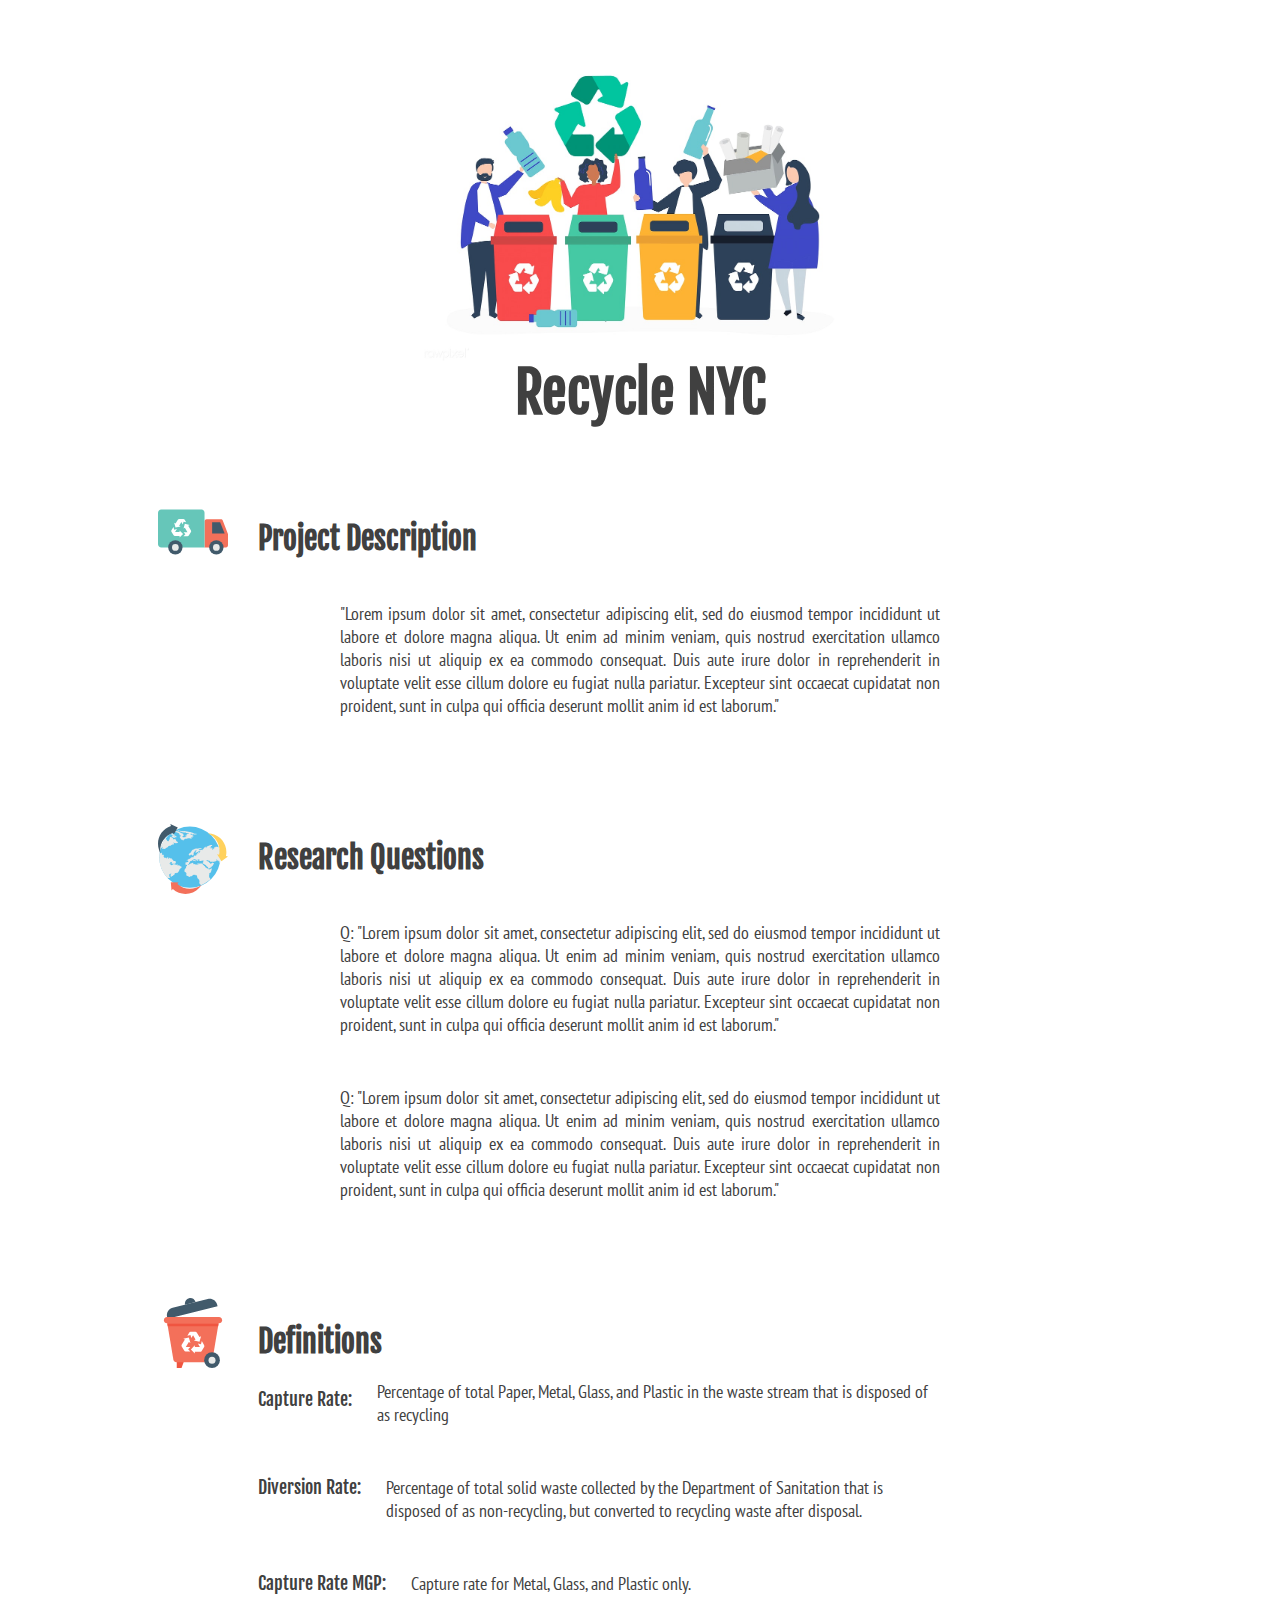
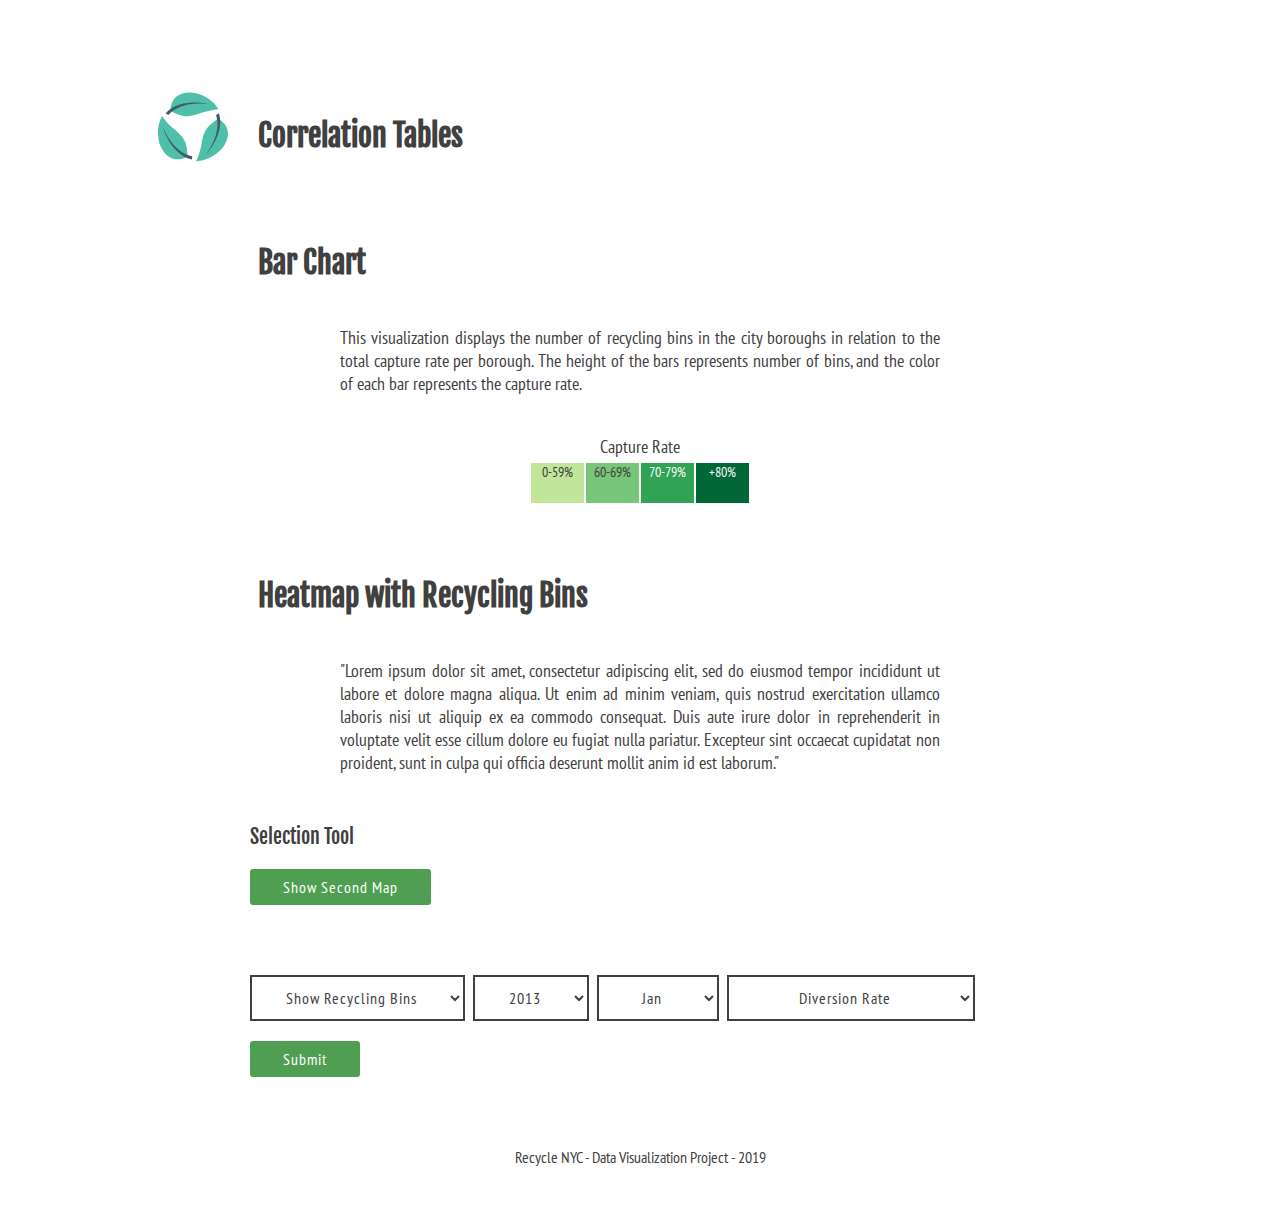
==== index.html @ a9413ba8 "html and css merge" ====
<!DOCTYPE html>
<html lang="en">
<head>
  <meta charset="UTF-8">
  <title>RecycleNYC</title>

<link rel="stylesheet" href="styles.css">
<link href="https://fonts.googleapis.com/css?family=Fjalla+One|PT+Sans+Narrow" rel="stylesheet">
<script type="text/javascript" src="./scripts/BarChart.js"></script>
<script src="https://d3js.org/d3.v5.min.js"></script>
<script src="https://ajax.googleapis.com/ajax/libs/jquery/1.10.1/jquery.min.js"></script>
<script src="https://d3js.org/topojson.v1.min.js"></script>
<script type="text/javascript" src="./scripts/BinsLocation.js"></script>

</head>

<body>
<!-- <img src="logo.png" class="logo" alt="Recycle NYC"></img> -->
<img src="assets/header-image.jpg" class="header-image">
<h1>Recycle NYC</h1>
<div class="info">
<img class="icon truck" src="assets/garbage-truck.svg">
<h2>Project Description</h2>
<p>"Lorem ipsum dolor sit amet, consectetur adipiscing elit, sed do eiusmod tempor incididunt ut labore et dolore magna aliqua. Ut enim ad minim veniam, quis nostrud exercitation ullamco laboris nisi ut aliquip ex ea commodo consequat. Duis aute irure dolor in reprehenderit in voluptate velit esse cillum dolore eu fugiat nulla pariatur. Excepteur sint occaecat cupidatat non proident, sunt in culpa qui officia deserunt mollit anim id est laborum."</p>
<hr>
<img class="icon earth" src="assets/planet-earth.svg">
<h2>Research Questions</h2>
<p>Q: "Lorem ipsum dolor sit amet, consectetur adipiscing elit, sed do eiusmod tempor incididunt ut labore et dolore magna aliqua. Ut enim ad minim veniam, quis nostrud exercitation ullamco laboris nisi ut aliquip ex ea commodo consequat. Duis aute irure dolor in reprehenderit in voluptate velit esse cillum dolore eu fugiat nulla pariatur. Excepteur sint occaecat cupidatat non proident, sunt in culpa qui officia deserunt mollit anim id est laborum."</p>
<p>Q: "Lorem ipsum dolor sit amet, consectetur adipiscing elit, sed do eiusmod tempor incididunt ut labore et dolore magna aliqua. Ut enim ad minim veniam, quis nostrud exercitation ullamco laboris nisi ut aliquip ex ea commodo consequat. Duis aute irure dolor in reprehenderit in voluptate velit esse cillum dolore eu fugiat nulla pariatur. Excepteur sint occaecat cupidatat non proident, sunt in culpa qui officia deserunt mollit anim id est laborum."</p>
<hr>
<div class="definitions">
<img class="icon bin" src="assets/recycling-bin.svg">
<h2>Definitions</h2>
<span>Capture Rate:</span><p>Percentage of total Paper, Metal, Glass, and Plastic in the waste stream that is disposed of as recycling</p>
<span>Diversion Rate:</span><p>Percentage of total solid waste collected by the Department of Sanitation that is disposed of as non-recycling, but converted to recycling waste after disposal.</p>
<span>Capture Rate MGP:</span><p>Capture rate for Metal, Glass, and Plastic only. </p>
</div>
<hr>
<img class="icon bin" src="assets/leaf.svg">
<h2>Correlation Tables</h2>
</div>

<!-- the bar chart -->
<div class="barchart">
<h2>Bar Chart</h2>
<p>This visualization displays the number of recycling bins in the city boroughs in relation to the total capture rate per borough. The height of the bars represents number of bins, and the color of each bar represents the capture rate.</p>
<!-- <p>Color Legend</p> -->
<p class="captureP">Capture Rate</p>
<div class="colorLegend-bar">
<div class="first">0-59%</div>
<div class="second">60-69%</div>
<div class="third">70-79%</div>
<div class="fourth">+80%</div>
</div>
<div id="barChart" class="body">
<script>$.getJSON('./data/BarChart.json', dataset => showBarChart(dataset, '#barChart', 600, 400)).error( () =>
console.log('error: json not loaded'));
</script>
</div>
</div>

<!-- the bin map -->
<div class="binmap">
<h2>Heatmap with Recycling Bins</h2>
<p>"Lorem ipsum dolor sit amet, consectetur adipiscing elit, sed do eiusmod tempor incididunt ut labore et dolore magna aliqua. Ut enim ad minim veniam, quis nostrud exercitation ullamco laboris nisi ut aliquip ex ea commodo consequat. Duis aute irure dolor in reprehenderit in voluptate velit esse cillum dolore eu fugiat nulla pariatur. Excepteur sint occaecat cupidatat non proident, sunt in culpa qui officia deserunt mollit anim id est laborum."</p>
<div class="selectionTool">
<p class="selectP">Selection Tool</p>
<button id="secondMap" >Show Second Map</button>
<form id= "submit" >
<!-- 2 map functionality -->
<div id = "MapRadioButtons">
<input id="radioButton1" type="radio" name="mapSelection" value="map1" checked="checked" >Left Map<br>
<input id="radioButton2" type="radio" name="mapSelection" value="map2">Right Map<br>
</div>
<!-- main tool -->
<div class="mainTool">
<select id="HideBins">
<option value="true">Show Recycling Bins</option>
<option value="false">Hide Recyling Bins</option>
</select>
<select id="Year">
<option value="2013">2013</option>
<option value="2014">2014</option>
<option value="2015">2015</option>
<option value="2016">2016</option>
<option value="2017">2017</option>
<option value="2018">2018</option>
</select>
<select id="FiscalMonth">
<option value="7">Jan</option>
<option value="8">Feb</option>
<option value="9">March</option>
<option value="10">April</option>
<option value="11">May</option>
<option value="12">June</option>
<option value="1">July</option>
<option value="2">Aug</option>
<option value="3">Sept</option>
<option value="4">Oct</option>
<option value="5">Nov</option>
<option value="5">Dec</option>
</select>
<select id="RateSelection">
<option value="dRate">Diversion Rate</option>
<option value="cRate">Capture Rate</option>
<option value="cRateMGP">Capture Rate MGP</option>
<option value="cdPopulation">Neighborhood Population</option>
</select>
</div>
<!-- end of main tool -->
<button type="submit" id="btnSubmit">Submit</button>
<div id="mapViz"></div>
</form>
</div>
</div>

</body>

<footer>Recycle NYC - Data Visualization Project - 2019</footer>

</html>
---- styles.css ----
/* global styles */
* {
  padding: 10px 25px;
  font-family: "PT Sans Narrow";
  text-align: center;
  color: #404040;
  }
  *:focus {outline: none;}
  hr {
  height: 0;
  border: solid .5px transparent;
  padding: 0;
  width: 700px;
  margin: 50px auto;
  }
  
  /* typography */
  h2, span, h1 {
  text-align: left;
  font-family: "Fjalla One", sans-serif;
  }
  h1 {
  font-size: 55px;
  text-align: center;
  margin-top: -30px;
  }
  h2 {
  font-size: 30px;
  margin-left: 150px;
  }
  p {
  text-align: justify;
  font-size: 18px;
  width: 600px;
  margin: auto;
  margin-bottom: 30px;
  }
  .definitions {
  padding: 0;
  }
  .definitions h2 {
  margin-bottom: 0;
  }
  .definitions p {
  text-align: left;
  }
  span {
  float: left;
  clear: both;
  margin-left: 150px;
  font-size: 18px;
  }
  
  /* images and icons */
  .header-image {
  width: 450px;
  }
  .icon {
  width: 70px;
  float: left;
  margin-left: 50px;
  }
  .truck {
  transform: rotateY(180deg);
  padding-top: 12px;
  }
  .earth { margin-top: -15px; }
  .bin { margin-top: -25px; }
  
  /* bar chart color legend */
  .captureP {
  text-align: center;
  padding: 0;
  margin-bottom: 5px;
  }
  .colorLegend-bar {
  width: 220px;
  height: 40px;
  margin: auto;
  padding: 0;
  }
  .colorLegend-bar div {
  width: 53px;
  height: 40px;
  float: left;
  padding: 0;
  margin: 0 1px;
  font-size: 14px;
  text-align: center;
  }
  .colorLegend-bar .first {
  background:#c2e699;
  }
  .colorLegend-bar .second {
  background:#78c679;
  }
  .colorLegend-bar .third {
  background:#31a354;
  color: #F5F7F9;
  }
  .colorLegend-bar .fourth {
  background:#006837;
  color: #F5F7F9;
  }
  
  /* map viz */
  #mapViz {
  margin-left:-220px;
  padding: 0;
  }
  
  /* map control */
  .selectionTool, form {
  text-align: left;
  }
  .selectionTool {
  width: 70%;
  margin: auto;
  }
  .selectP {
  font-size: 20px;
  font-family: "Fjalla One", sans-serif;
  margin: 0 0 20px 0;
  padding: 0;
  }
  #submit {
  padding: 10px 0px;
  }
  button {
  font-size: 16px;
  padding: 5px 30px;
  background: #509E52;
  color: white;
  letter-spacing: 1px;
  box-shadow: none;
  border: solid #509E52 3px;
  border-radius: 3px;
  }
  button:hover {
  background: white;
  color: #509E52;
  }
  #MapRadioButtons{
  opacity: 0;
  text-align: left;
  padding: 0;
  margin: 0;
  }
  .mainTool {
  padding: 0px;
  text-align: left;
  }
  .optionsP {
  text-align: left;
  margin: 0px;
  padding-left: 0;
  padding-top: 0;
  font-family: "Fjalla One", sans-serif;
  }
  select {
  font-size: 16px;
  background: white;
  color: #404040;
  border: solid 2px #404040;
  padding: 10px 30px;
  letter-spacing: 1px;
  margin: 20px 5px 20px 0px;
  }
  #btnSubmit {
  margin-bottom: 30px;
  }
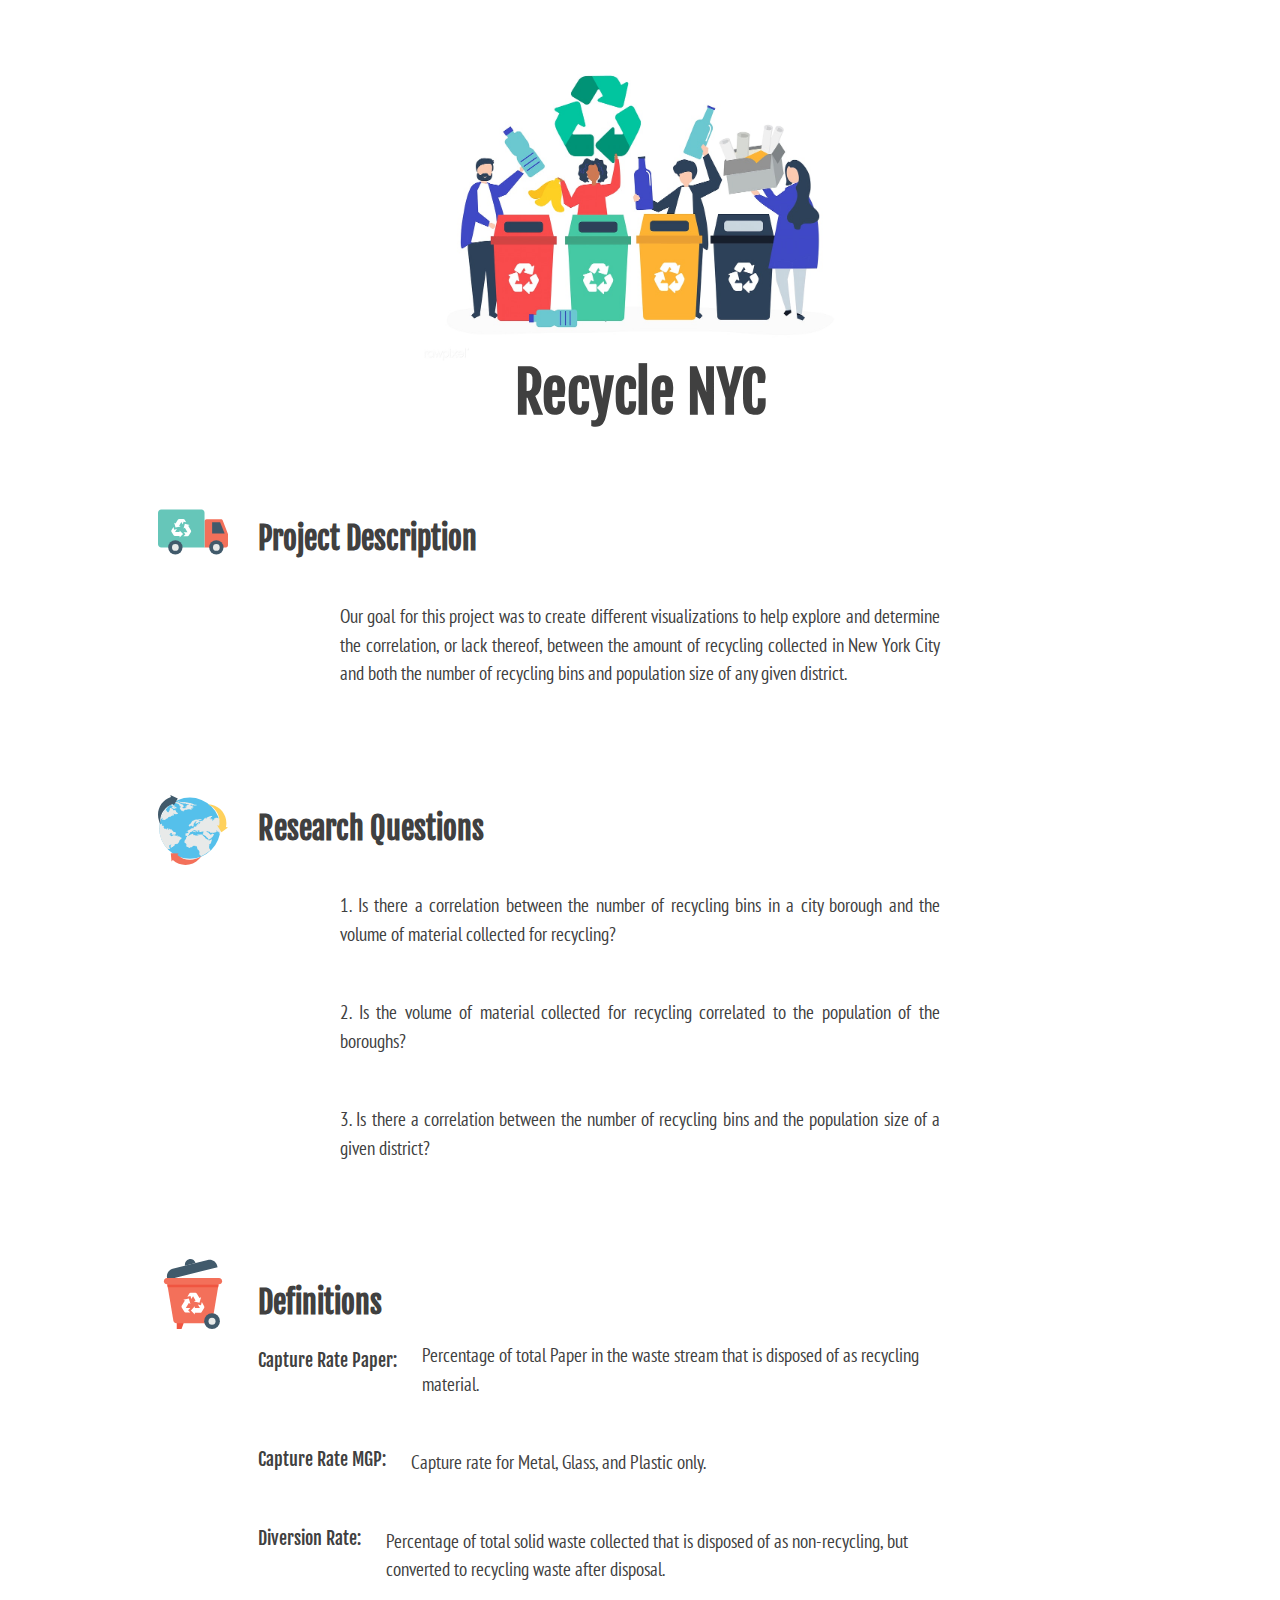
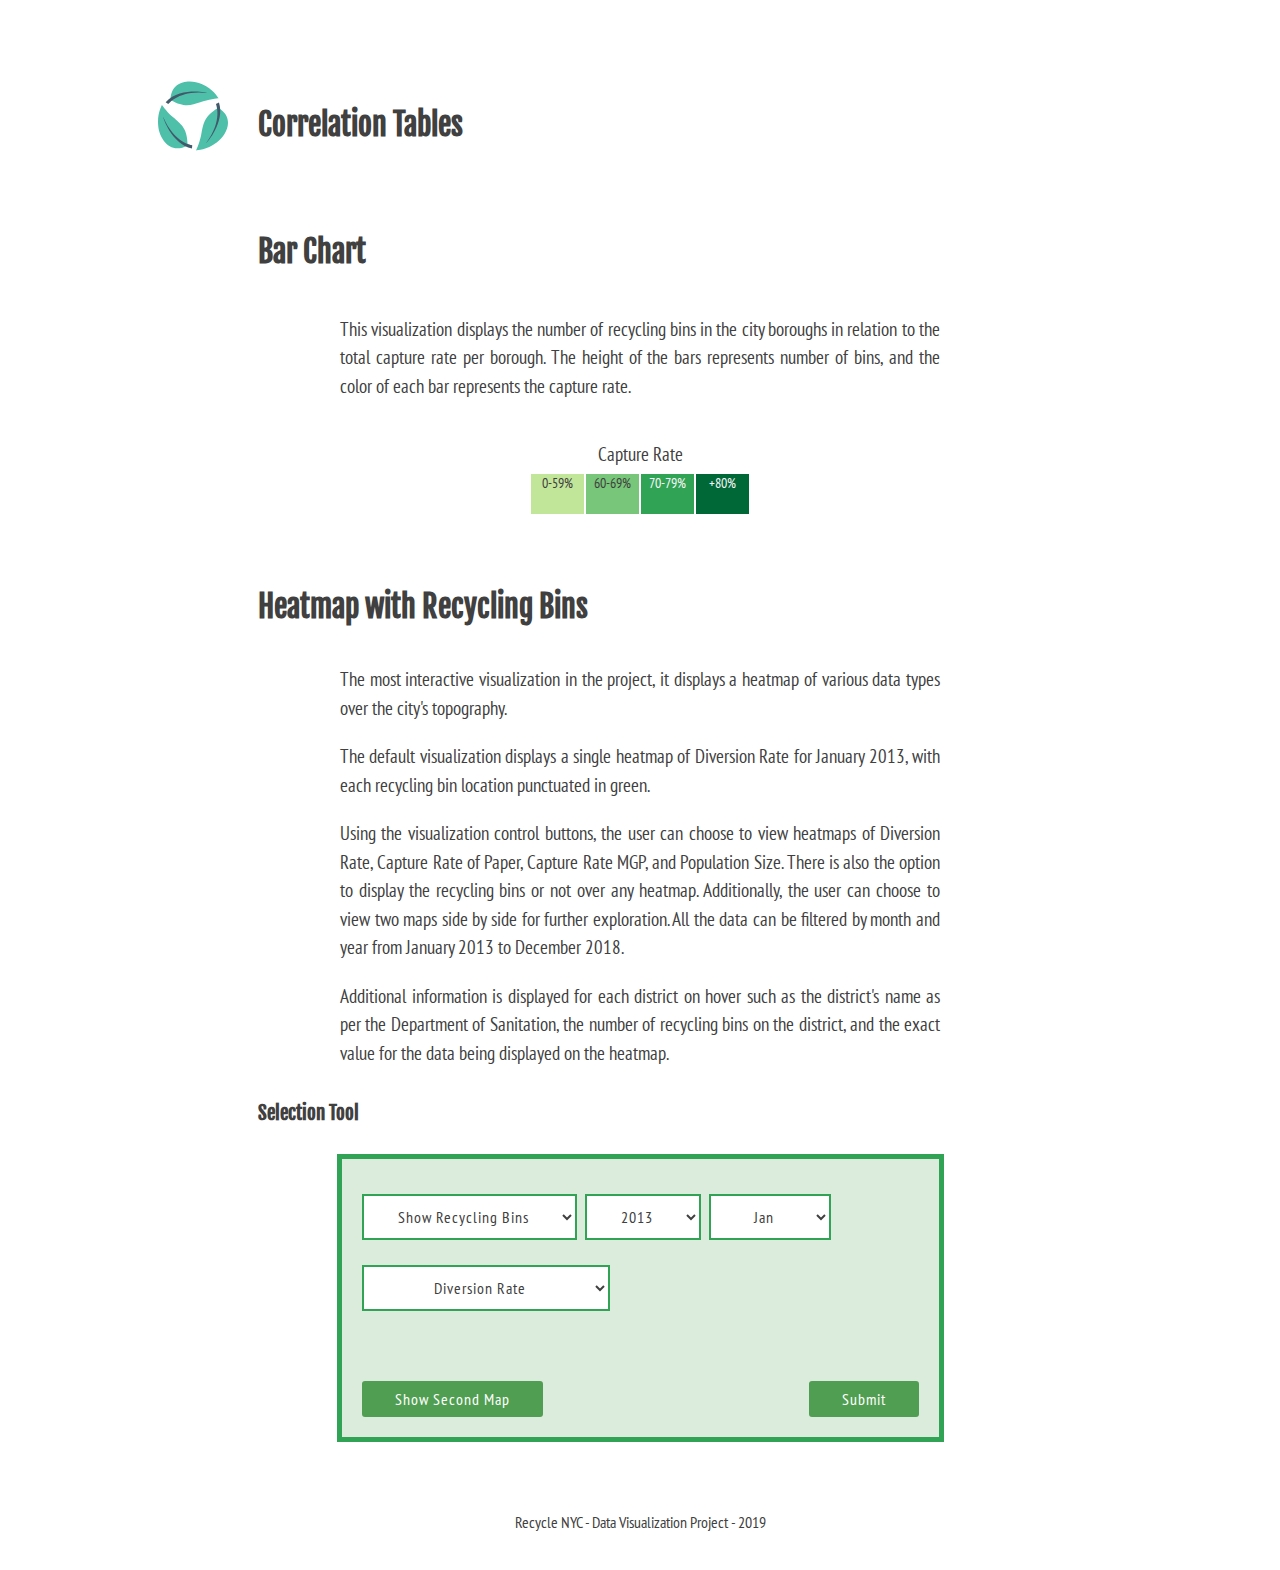
==== commit 495e5cd1: "text content and map selection tool design" ====
--- a/index.html
+++ b/index.html
@@ -21,19 +21,20 @@
 <div class="info">
 <img class="icon truck" src="assets/garbage-truck.svg">
 <h2>Project Description</h2>
-<p>"Lorem ipsum dolor sit amet, consectetur adipiscing elit, sed do eiusmod tempor incididunt ut labore et dolore magna aliqua. Ut enim ad minim veniam, quis nostrud exercitation ullamco laboris nisi ut aliquip ex ea commodo consequat. Duis aute irure dolor in reprehenderit in voluptate velit esse cillum dolore eu fugiat nulla pariatur. Excepteur sint occaecat cupidatat non proident, sunt in culpa qui officia deserunt mollit anim id est laborum."</p>
+<p>Our goal for this project was to create different visualizations to help explore and determine the correlation, or lack thereof, between the amount of recycling collected in New York City and both the number of recycling bins and population size of any given district.</p>
 <hr>
 <img class="icon earth" src="assets/planet-earth.svg">
 <h2>Research Questions</h2>
-<p>Q: "Lorem ipsum dolor sit amet, consectetur adipiscing elit, sed do eiusmod tempor incididunt ut labore et dolore magna aliqua. Ut enim ad minim veniam, quis nostrud exercitation ullamco laboris nisi ut aliquip ex ea commodo consequat. Duis aute irure dolor in reprehenderit in voluptate velit esse cillum dolore eu fugiat nulla pariatur. Excepteur sint occaecat cupidatat non proident, sunt in culpa qui officia deserunt mollit anim id est laborum."</p>
-<p>Q: "Lorem ipsum dolor sit amet, consectetur adipiscing elit, sed do eiusmod tempor incididunt ut labore et dolore magna aliqua. Ut enim ad minim veniam, quis nostrud exercitation ullamco laboris nisi ut aliquip ex ea commodo consequat. Duis aute irure dolor in reprehenderit in voluptate velit esse cillum dolore eu fugiat nulla pariatur. Excepteur sint occaecat cupidatat non proident, sunt in culpa qui officia deserunt mollit anim id est laborum."</p>
+<p>1. Is there a correlation between the number of recycling bins in a city borough and the volume of material collected for recycling?</p>
+<p>2. Is the volume of material collected for recycling correlated to the population of the boroughs?</p>
+<p>3. Is there a correlation between the number of recycling bins and the population size of a given district?</p>
 <hr>
 <div class="definitions">
 <img class="icon bin" src="assets/recycling-bin.svg">
 <h2>Definitions</h2>
-<span>Capture Rate:</span><p>Percentage of total Paper, Metal, Glass, and Plastic in the waste stream that is disposed of as recycling</p>
-<span>Diversion Rate:</span><p>Percentage of total solid waste collected by the Department of Sanitation that is disposed of as non-recycling, but converted to recycling waste after disposal.</p>
+<span>Capture Rate Paper:</span><p>Percentage of total Paper in the waste stream that is disposed of as recycling material.</p>
 <span>Capture Rate MGP:</span><p>Capture rate for Metal, Glass, and Plastic only. </p>
+<span>Diversion Rate:</span><p>Percentage of total solid waste collected that is disposed of as non-recycling, but converted to recycling waste after disposal.</p>
 </div>
 <hr>
 <img class="icon bin" src="assets/leaf.svg">
@@ -62,56 +63,62 @@
 <!-- the bin map -->
 <div class="binmap">
 <h2>Heatmap with Recycling Bins</h2>
-<p>"Lorem ipsum dolor sit amet, consectetur adipiscing elit, sed do eiusmod tempor incididunt ut labore et dolore magna aliqua. Ut enim ad minim veniam, quis nostrud exercitation ullamco laboris nisi ut aliquip ex ea commodo consequat. Duis aute irure dolor in reprehenderit in voluptate velit esse cillum dolore eu fugiat nulla pariatur. Excepteur sint occaecat cupidatat non proident, sunt in culpa qui officia deserunt mollit anim id est laborum."</p>
+<p>The most interactive visualization in the project, it displays a heatmap of various data types over the city's topography.</p>
+<p>The default visualization displays a single heatmap of Diversion Rate for January 2013, with each recycling bin location punctuated in green.</p>
+<p>Using the visualization control buttons, the user can choose to view heatmaps of Diversion Rate, Capture Rate of Paper, Capture Rate MGP, and Population Size. There is also the option to display the recycling bins or not over any heatmap. Additionally, the user can choose to view two maps side by side for further exploration. All the data can be filtered by month and year from January 2013 to December 2018.</p>
+<p>Additional information is displayed for each district on hover such as the district's name as per the Department of Sanitation, the number of recycling bins on the district, and the exact value for the data being displayed on the heatmap.</p>
+<h3>Selection Tool</h3>
 <div class="selectionTool">
-<p class="selectP">Selection Tool</p>
-<button id="secondMap" >Show Second Map</button>
-<form id= "submit" >
-<!-- 2 map functionality -->
-<div id = "MapRadioButtons">
-<input id="radioButton1" type="radio" name="mapSelection" value="map1" checked="checked" >Left Map<br>
-<input id="radioButton2" type="radio" name="mapSelection" value="map2">Right Map<br>
+  
+  <form id= "submit" >
+  <!-- main tool -->
+  <div class="mainTool">
+  <select id="HideBins">
+  <option value="true">Show Recycling Bins</option>
+  <option value="false">Hide Recyling Bins</option>
+  </select>
+  <select id="Year">
+  <option value="2013">2013</option>
+  <option value="2014">2014</option>
+  <option value="2015">2015</option>
+  <option value="2016">2016</option>
+  <option value="2017">2017</option>
+  <option value="2018">2018</option>
+  </select>
+  <select id="FiscalMonth">
+  <option value="7">Jan</option>
+  <option value="8">Feb</option>
+  <option value="9">March</option>
+  <option value="10">April</option>
+  <option value="11">May</option>
+  <option value="12">June</option>
+  <option value="1">July</option>
+  <option value="2">Aug</option>
+  <option value="3">Sept</option>
+  <option value="4">Oct</option>
+  <option value="5">Nov</option>
+  <option value="5">Dec</option>
+  </select>
+  <select id="RateSelection">
+  <option value="dRate">Diversion Rate</option>
+  <option value="cRate">Capture Rate - Paper</option>
+  <option value="cRateMGP">Capture Rate - MGP</option>
+  <option value="cdPopulation">Neighborhood Population</option>
+  </select>
+  </div>
+  <!-- end of main tool -->
+  <!-- 2 map functionality -->
+  <div id = "MapRadioButtons">
+      <input id="radioButton1" type="radio" name="mapSelection" value="map1" checked="checked" >Left Map<br>
+      <input id="radioButton2" type="radio" name="mapSelection" value="map2">Right Map<br>
+  </div>
+ 
+  <button type="submit" id="btnSubmit">Submit</button>
+  </form>
+  <button id="secondMap" >Show Second Map</button>
 </div>
-<!-- main tool -->
-<div class="mainTool">
-<select id="HideBins">
-<option value="true">Show Recycling Bins</option>
-<option value="false">Hide Recyling Bins</option>
-</select>
-<select id="Year">
-<option value="2013">2013</option>
-<option value="2014">2014</option>
-<option value="2015">2015</option>
-<option value="2016">2016</option>
-<option value="2017">2017</option>
-<option value="2018">2018</option>
-</select>
-<select id="FiscalMonth">
-<option value="7">Jan</option>
-<option value="8">Feb</option>
-<option value="9">March</option>
-<option value="10">April</option>
-<option value="11">May</option>
-<option value="12">June</option>
-<option value="1">July</option>
-<option value="2">Aug</option>
-<option value="3">Sept</option>
-<option value="4">Oct</option>
-<option value="5">Nov</option>
-<option value="5">Dec</option>
-</select>
-<select id="RateSelection">
-<option value="dRate">Diversion Rate</option>
-<option value="cRate">Capture Rate</option>
-<option value="cRateMGP">Capture Rate MGP</option>
-<option value="cdPopulation">Neighborhood Population</option>
-</select>
-</div>
-<!-- end of main tool -->
-<button type="submit" id="btnSubmit">Submit</button>
+
 <div id="mapViz"></div>
-</form>
-</div>
 </div>
 
 </body>
--- a/styles.css
+++ b/styles.css
@@ -15,7 +15,7 @@
   }
   
   /* typography */
-  h2, span, h1 {
+  h2, span, h1, h3 {
   text-align: left;
   font-family: "Fjalla One", sans-serif;
   }
@@ -28,9 +28,13 @@
   font-size: 30px;
   margin-left: 150px;
   }
+  h3 {
+    margin-left: 150px;
+  }
   p {
   text-align: justify;
-  font-size: 18px;
+  font-size: 19px;
+  line-height: 1.5em;
   width: 600px;
   margin: auto;
   margin-bottom: 30px;
@@ -105,23 +109,23 @@
   
   /* map viz */
   #mapViz {
-  margin-left:-220px;
+  margin-left:0px;
   padding: 0;
   }
-  
+  .binmap p {
+    padding: 5px 0px;
+    margin: 10px auto;
+  }
   /* map control */
   .selectionTool, form {
   text-align: left;
   }
   .selectionTool {
-  width: 70%;
-  margin: auto;
-  }
-  .selectP {
-  font-size: 20px;
-  font-family: "Fjalla One", sans-serif;
-  margin: 0 0 20px 0;
-  padding: 0;
+  width: 50%;
+  margin: 10px auto 50px auto;
+  padding: 20px;
+  border: solid 5px #31a354;
+  background:  rgba(80, 158, 82, 0.2);
   }
   #submit {
   padding: 10px 0px;
@@ -161,11 +165,12 @@
   font-size: 16px;
   background: white;
   color: #404040;
-  border: solid 2px #404040;
+  border: solid 2px #31a354;
   padding: 10px 30px;
   letter-spacing: 1px;
-  margin: 20px 5px 20px 0px;
+  margin: 5px 5px 20px 0px;
   }
   #btnSubmit {
-  margin-bottom: 30px;
-  }+    float: right;
+    margin-top: 10px;
+  }
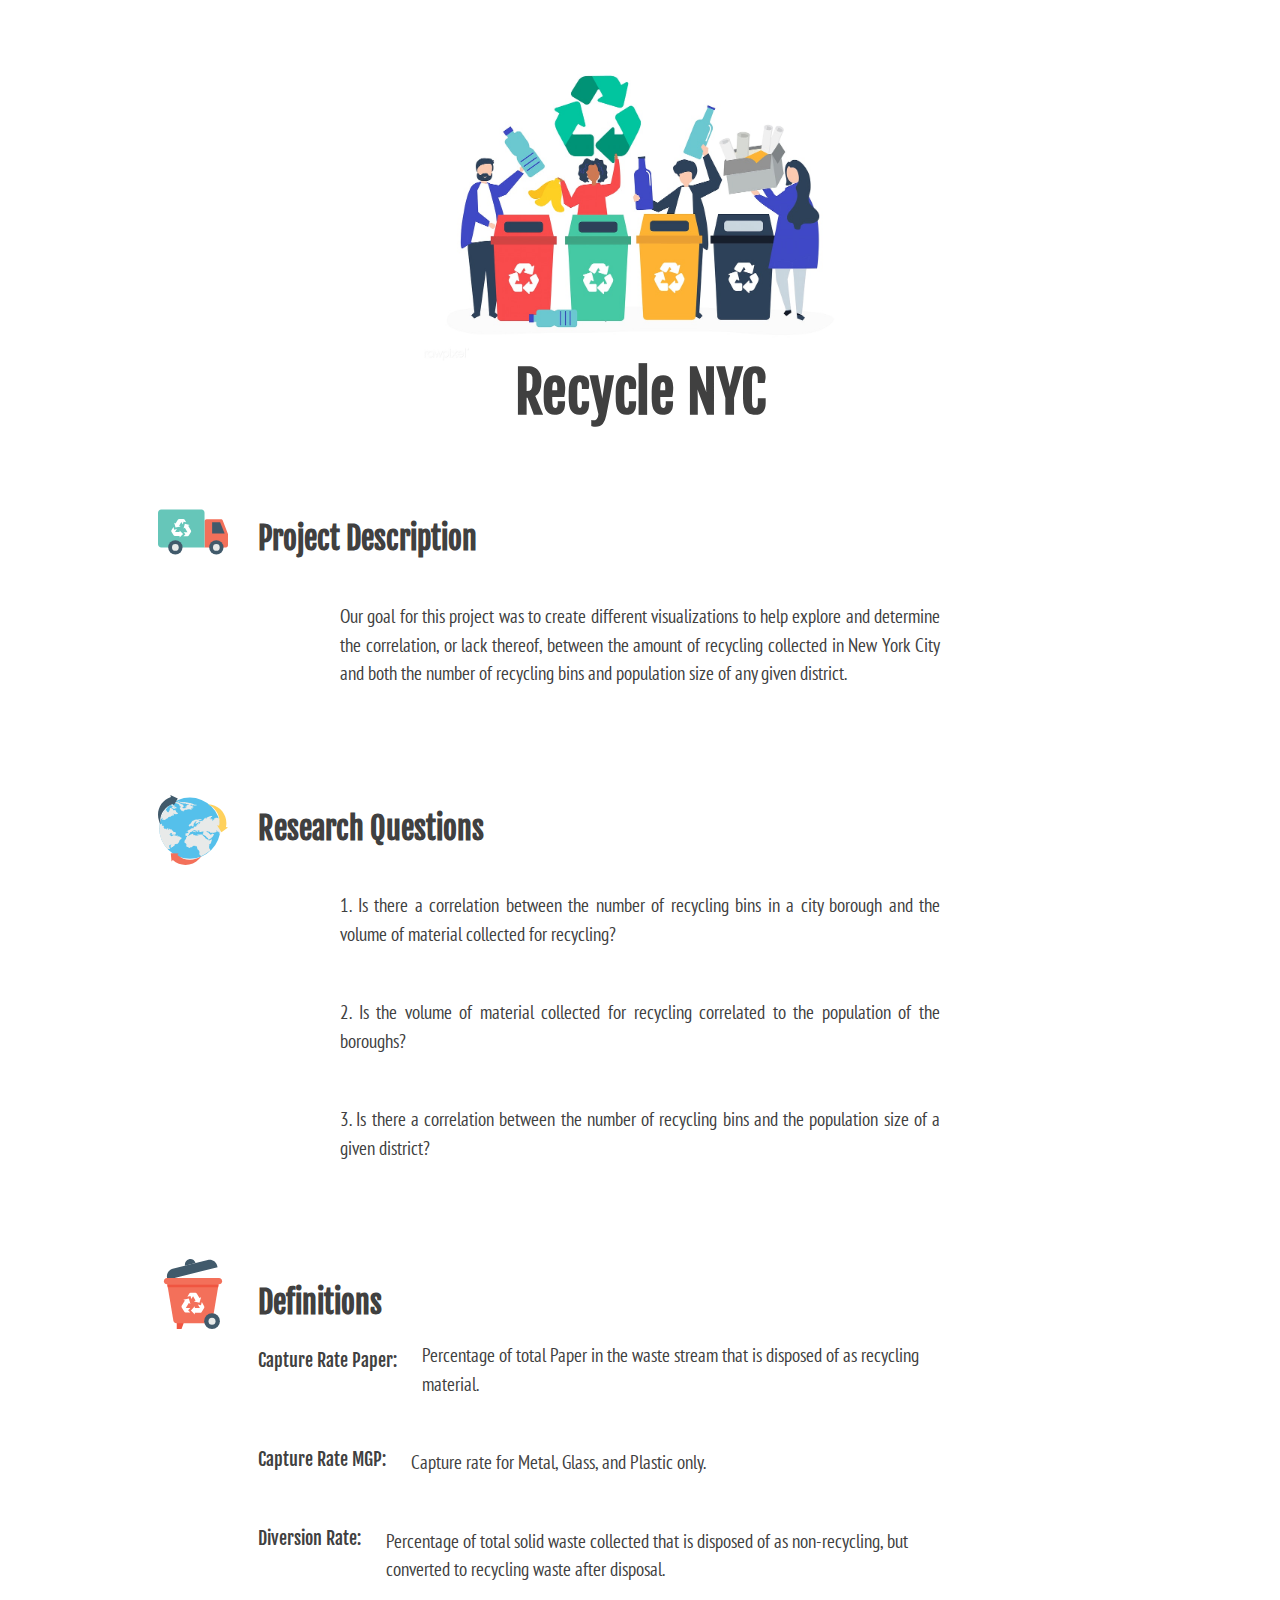
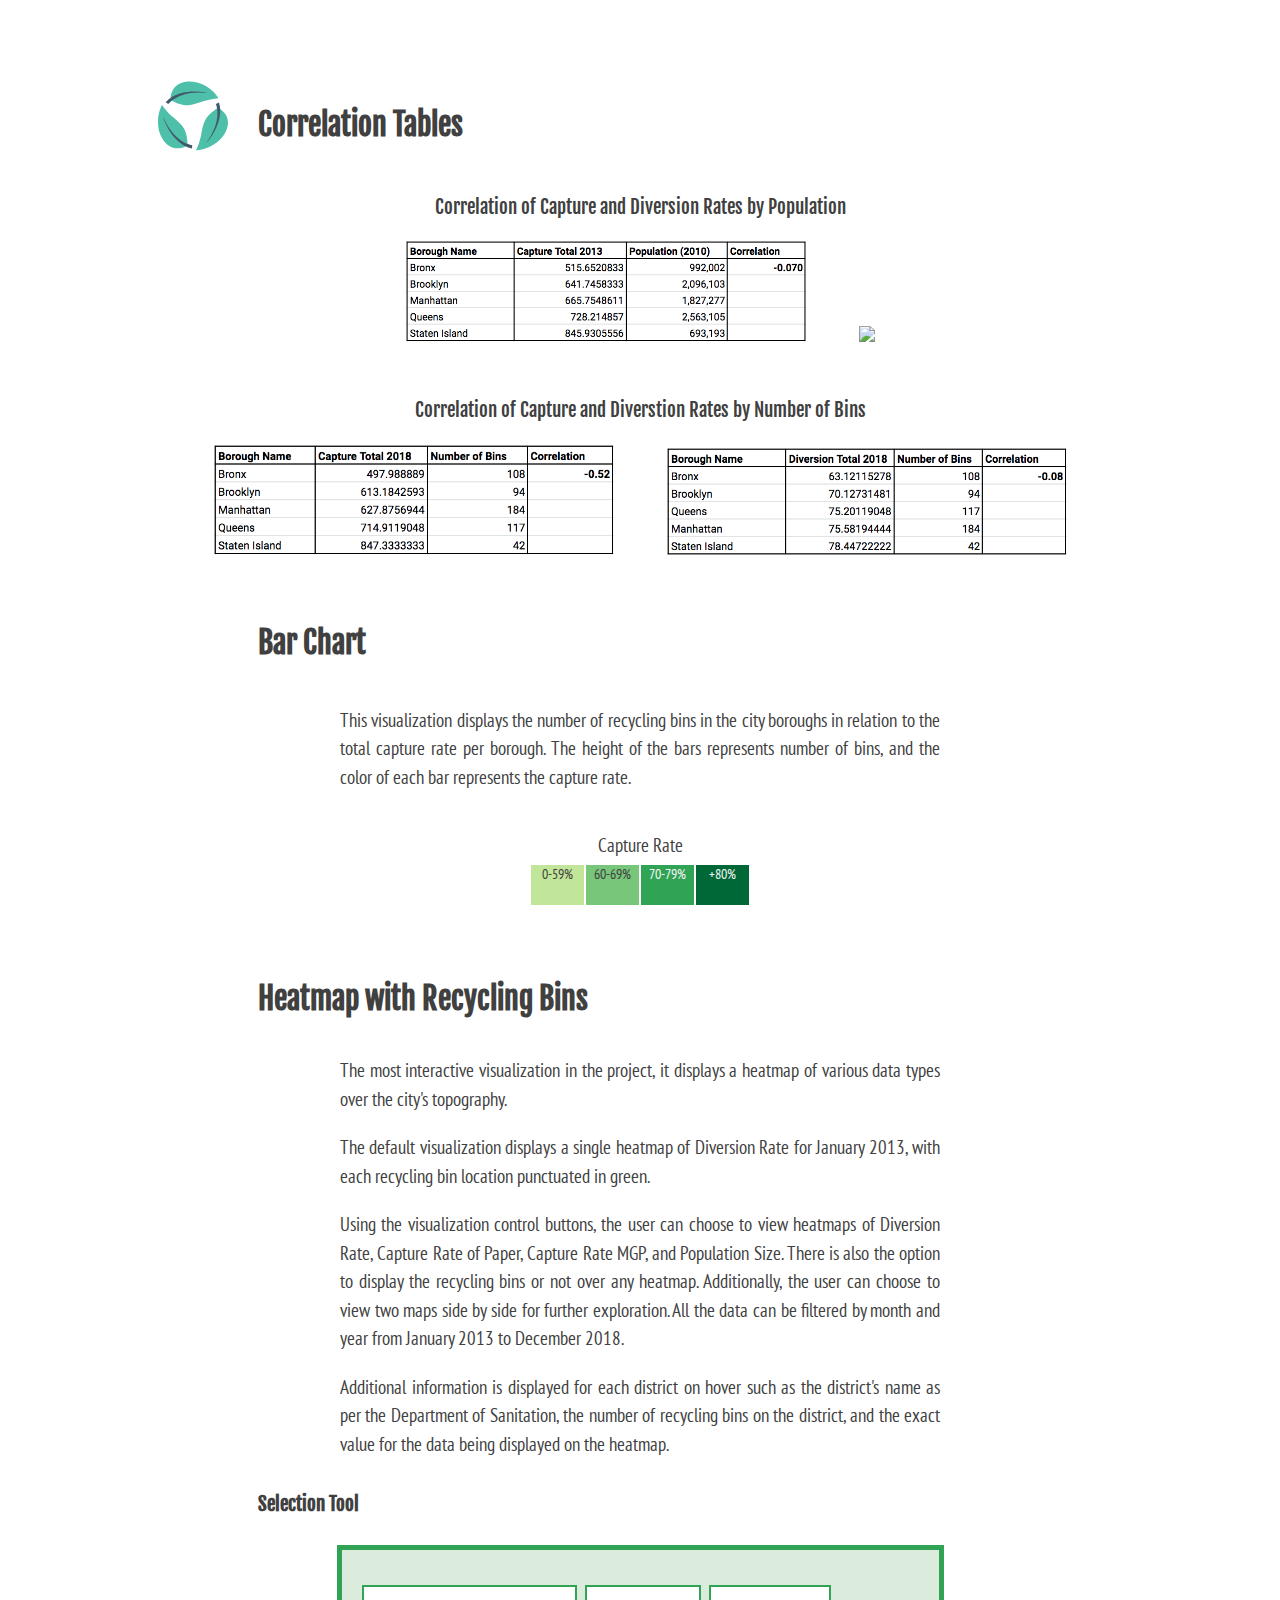
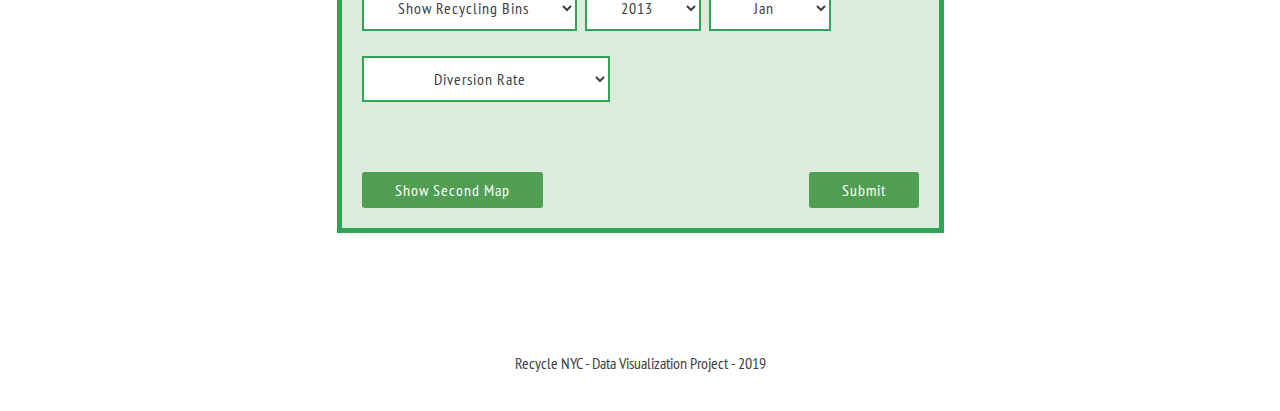
==== commit 7fa523f6: "tooltip fixes for bar chart and adding of the correlation tables" ====
--- a/index.html
+++ b/index.html
@@ -39,6 +39,12 @@
 <hr>
 <img class="icon bin" src="assets/leaf.svg">
 <h2>Correlation Tables</h2>
+<p class="correlationText">Correlation of Capture and Diversion Rates by Population</p>
+<img class="cTable" src="assets/CaptureByPop.png">
+<img class="cTable" src="assets/DiverByPop2013.png">
+<p class="correlationText">Correlation of Capture and Diverstion Rates by Number of Bins</p>
+<img class="cTable" src="assets/CaptureByBins.png">
+<img class="cTable" src="assets/DiverByBins.png">
 </div>
 
 <!-- the bar chart -->
--- a/styles.css
+++ b/styles.css
@@ -13,7 +13,10 @@
   width: 700px;
   margin: 50px auto;
   }
-  
+  footer {
+    margin-top: 50px;
+    margin-bottom: 0;
+  }
   /* typography */
   h2, span, h1, h3 {
   text-align: left;
@@ -54,7 +57,16 @@
   margin-left: 150px;
   font-size: 18px;
   }
-  
+
+  /* correlation tables */
+  .correlationText {
+    text-align: center;
+    margin: 30px auto 0px auto;
+    font-family: "Fjalla One", sans-serif;
+  }
+  .cTable {
+    width: 400px;
+  }
   /* images and icons */
   .header-image {
   width: 450px;
@@ -174,3 +186,33 @@
     float: right;
     margin-top: 10px;
   }
+  /* tooltip styles */
+  .tooltip, .barTooltip {	
+    position: absolute;			
+    text-align: center;				
+    pointer-events: none;		
+    padding: 10px 20px;
+    margin: auto;
+    background-color: rgba(64,64,64,0.7);
+  }
+  .barTooltip {
+    background-color: rgba(64,64,64,0.9);
+  }
+  div.tooltip span,
+  div.barTooltip span {
+    color: white;
+    font-size: 18px;
+    margin-left: 5px;
+    margin-right: 10px;
+    padding: 0;
+    text-align: left;
+  }
+  div.tooltip p,
+  div.barTooltip p {
+    color: white;
+    font-size: 16px;
+    margin: 10px 0;
+  }
+
+  
+  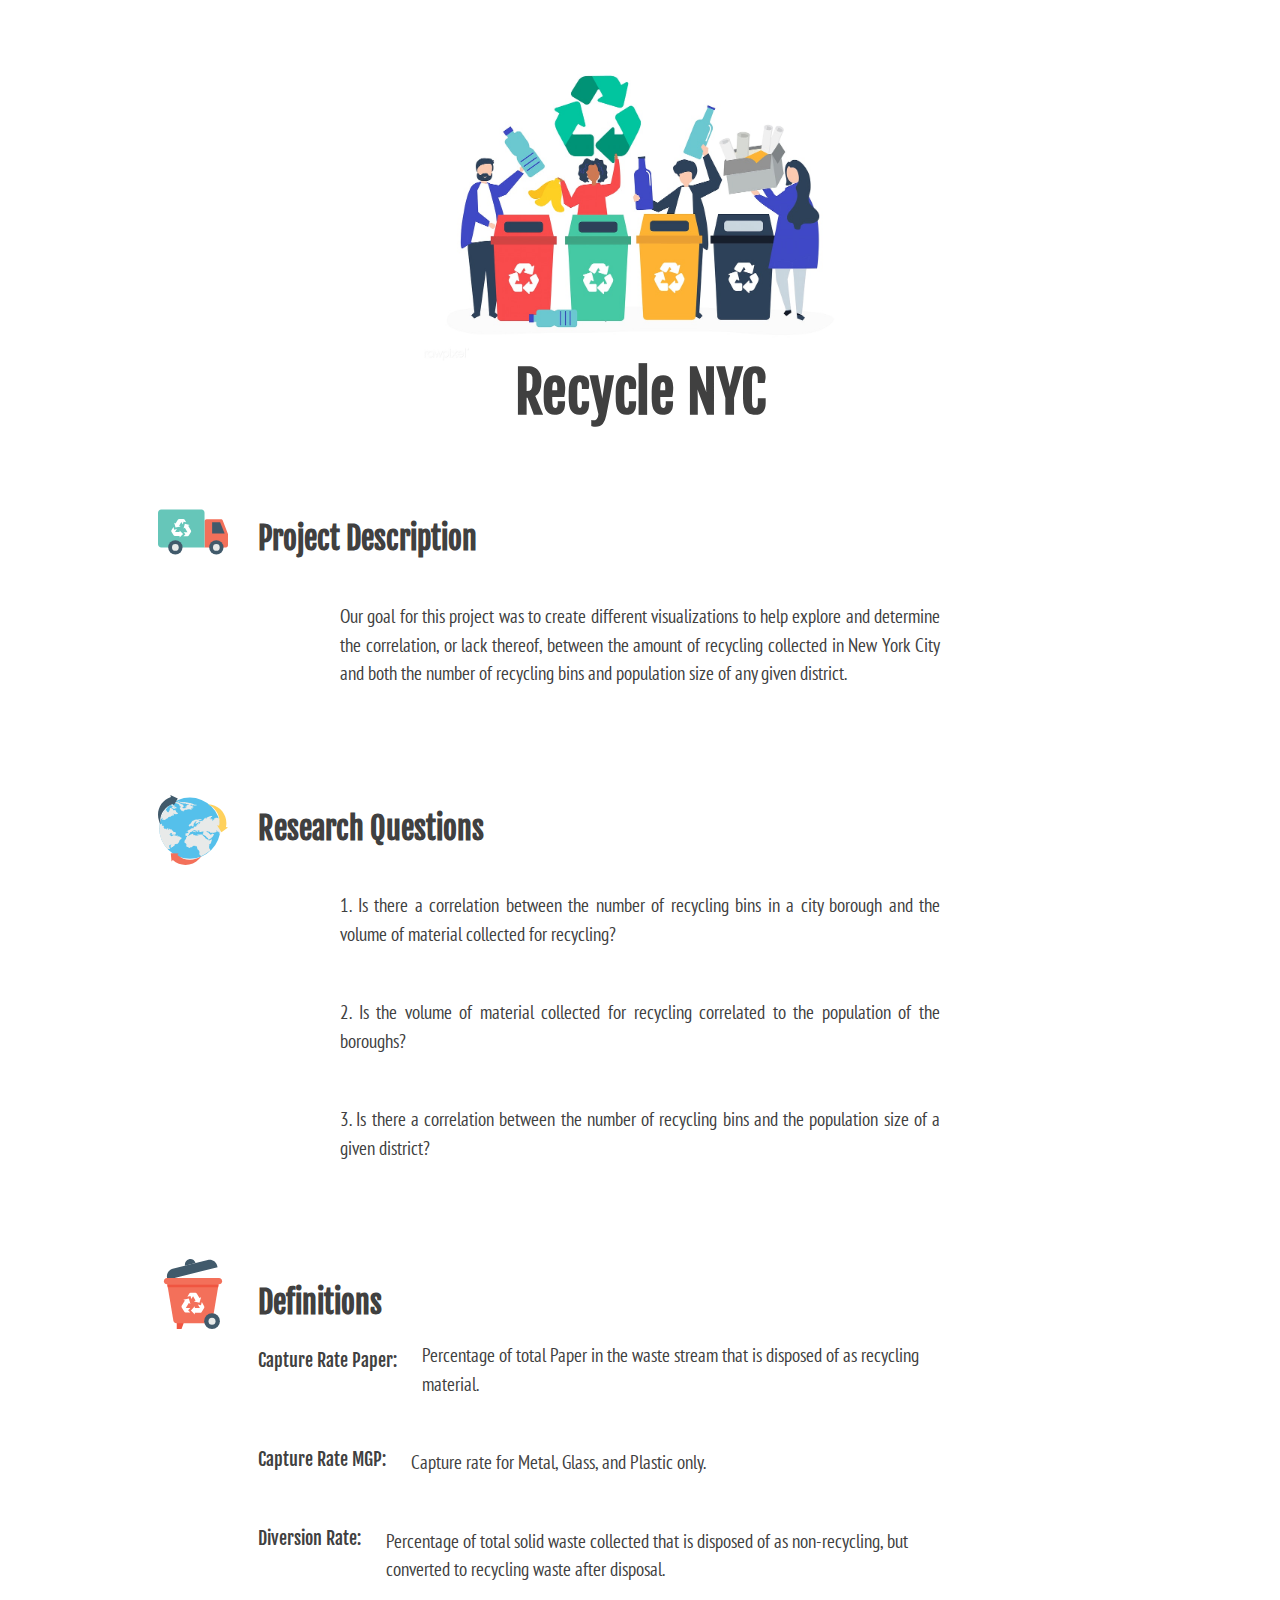
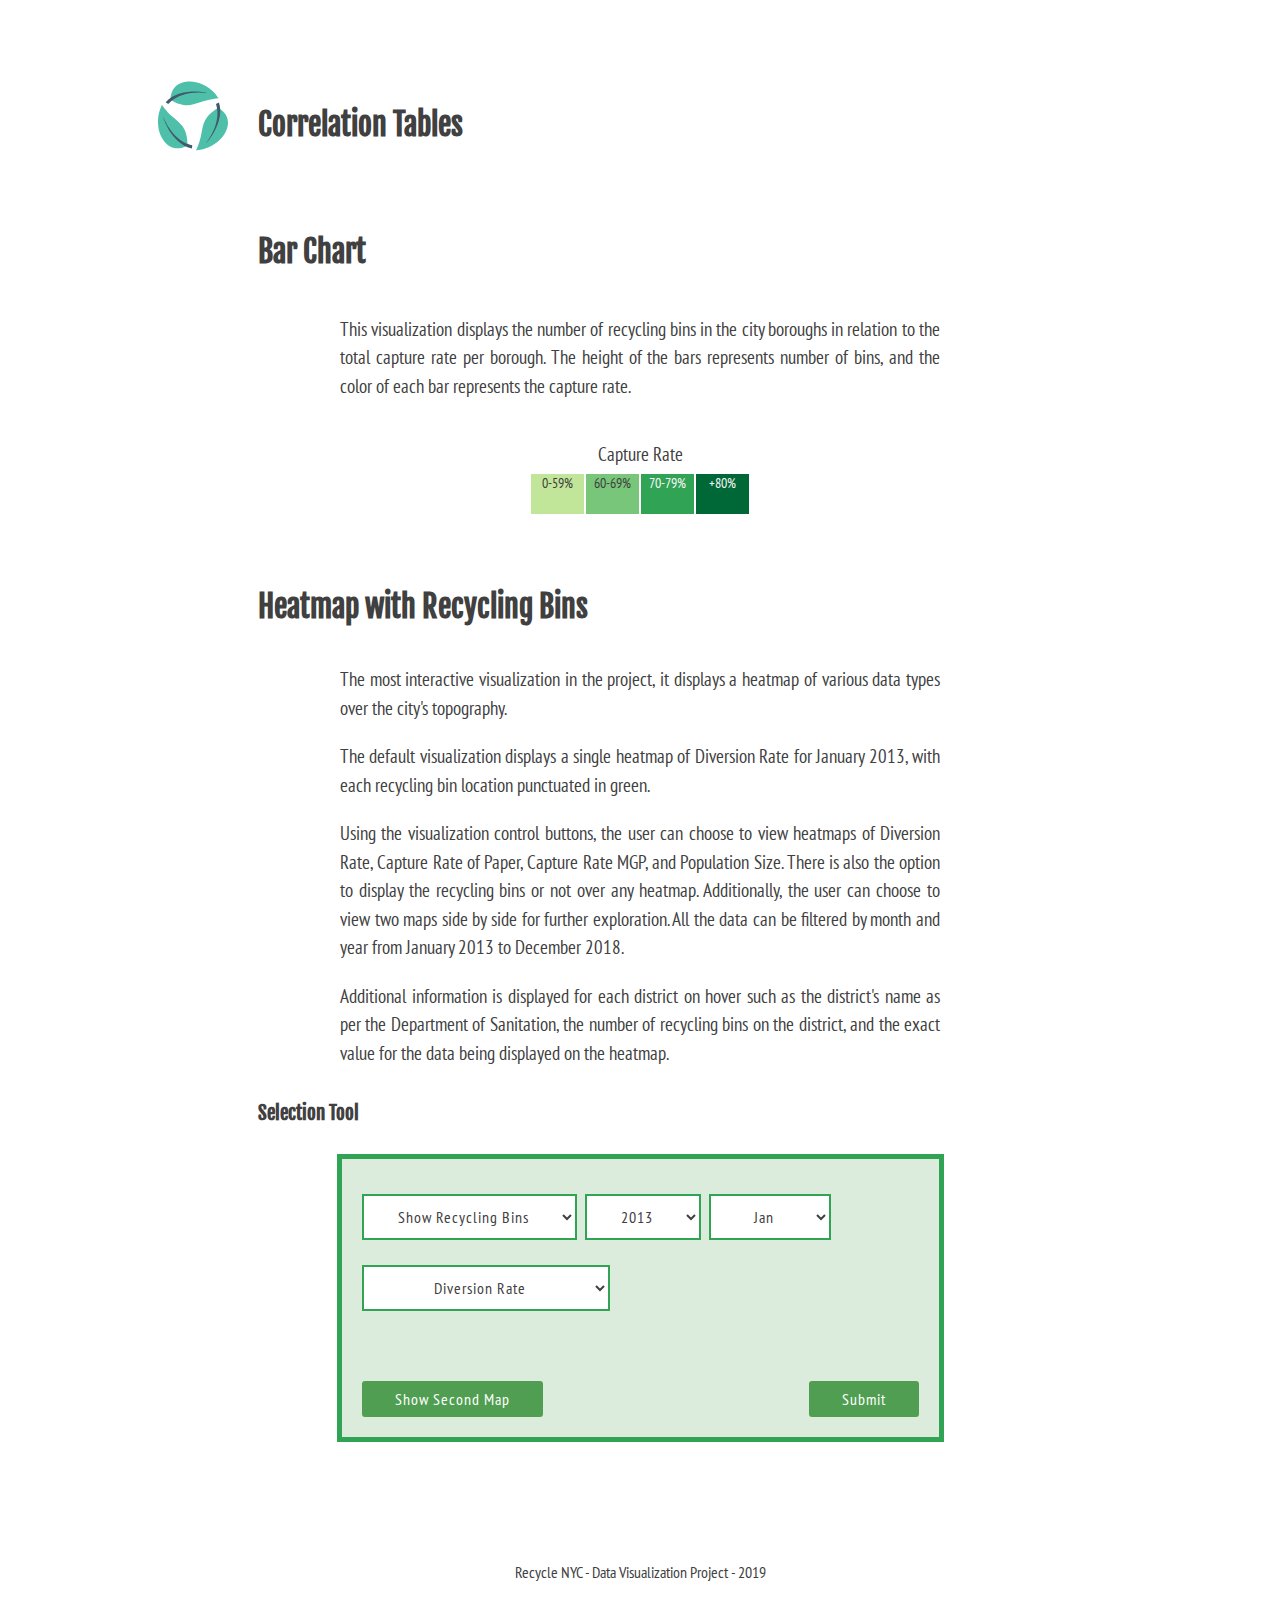
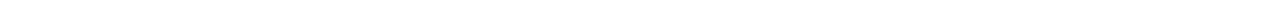
==== commit f5553ed3: "Set default maps, changed the mouse over" ====
--- a/index.html
+++ b/index.html
@@ -39,12 +39,6 @@
 <hr>
 <img class="icon bin" src="assets/leaf.svg">
 <h2>Correlation Tables</h2>
-<p class="correlationText">Correlation of Capture and Diversion Rates by Population</p>
-<img class="cTable" src="assets/CaptureByPop.png">
-<img class="cTable" src="assets/DiverByPop2013.png">
-<p class="correlationText">Correlation of Capture and Diverstion Rates by Number of Bins</p>
-<img class="cTable" src="assets/CaptureByBins.png">
-<img class="cTable" src="assets/DiverByBins.png">
 </div>
 
 <!-- the bar chart -->
@@ -109,6 +103,7 @@
   <option value="dRate">Diversion Rate</option>
   <option value="cRate">Capture Rate - Paper</option>
   <option value="cRateMGP">Capture Rate - MGP</option>
+  <option value="cRateTotal">Capture Rate - Total</option>
   <option value="cdPopulation">Neighborhood Population</option>
   </select>
   </div>
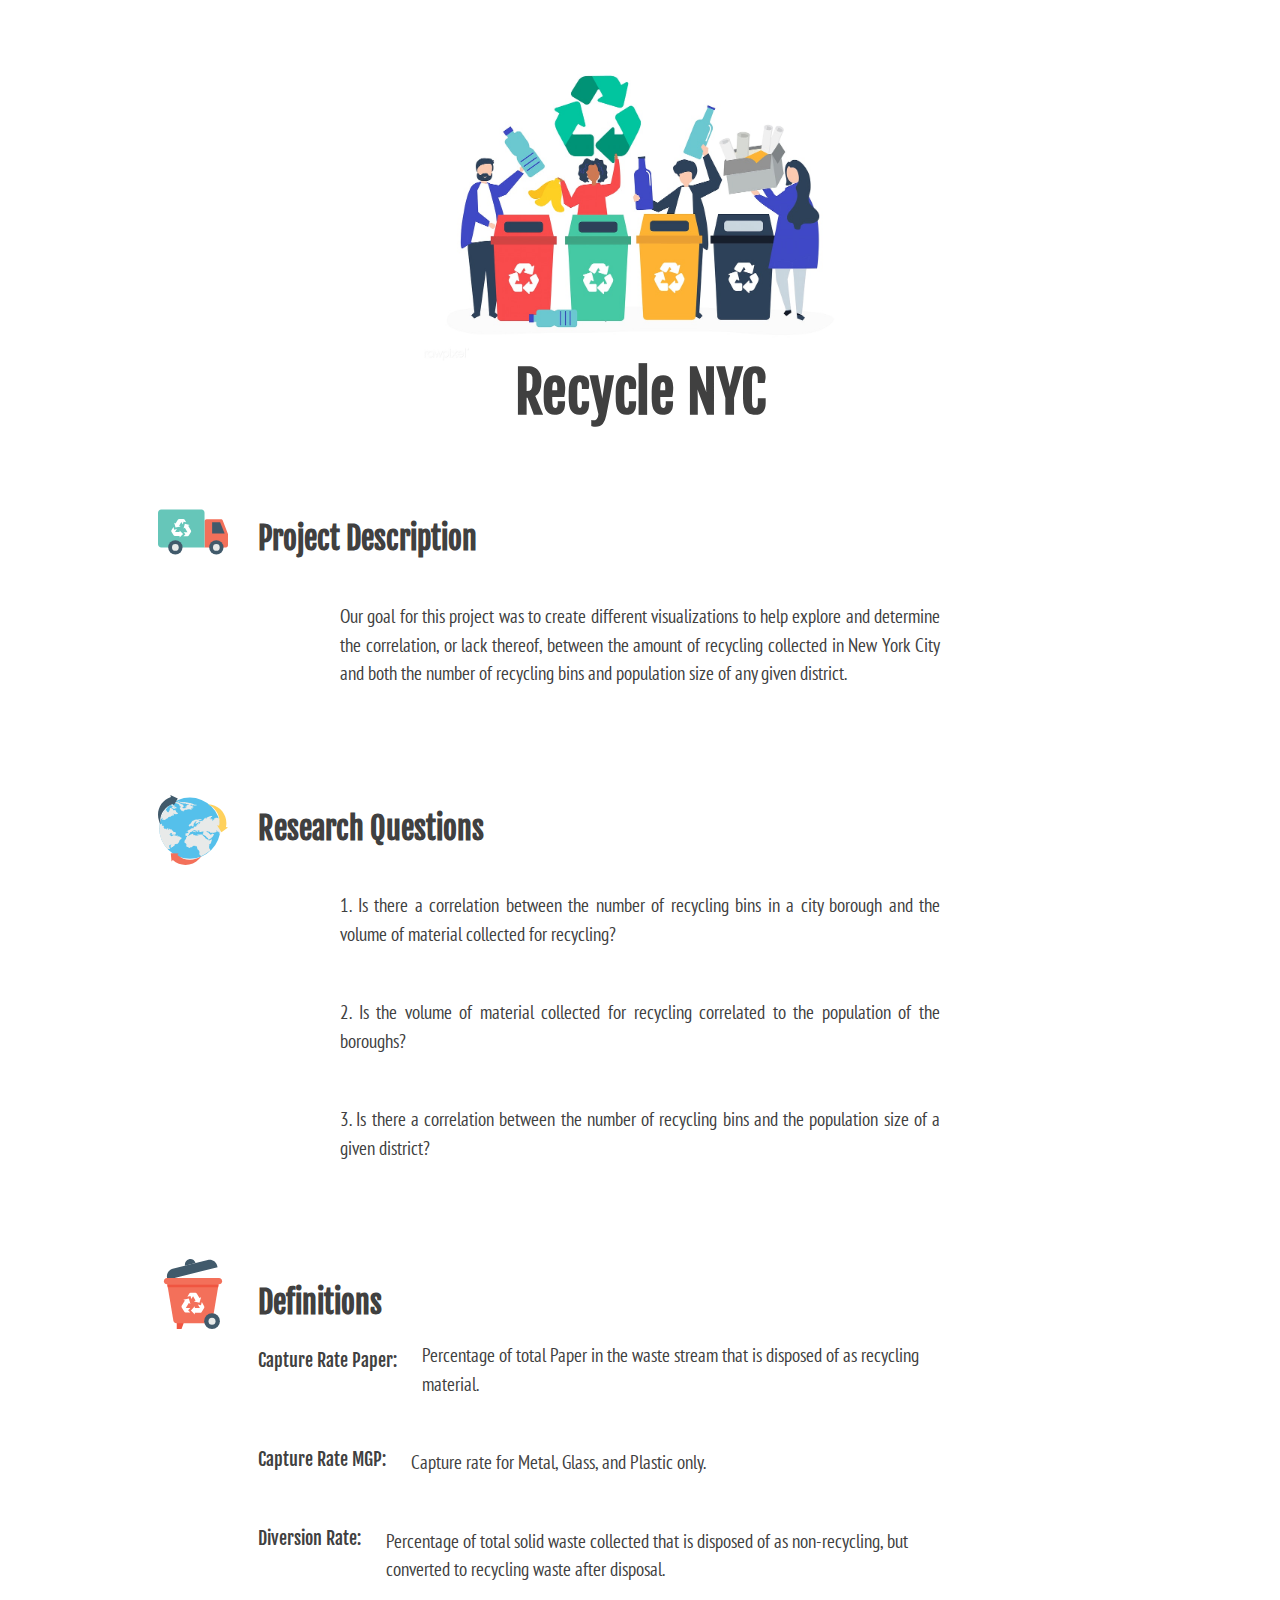
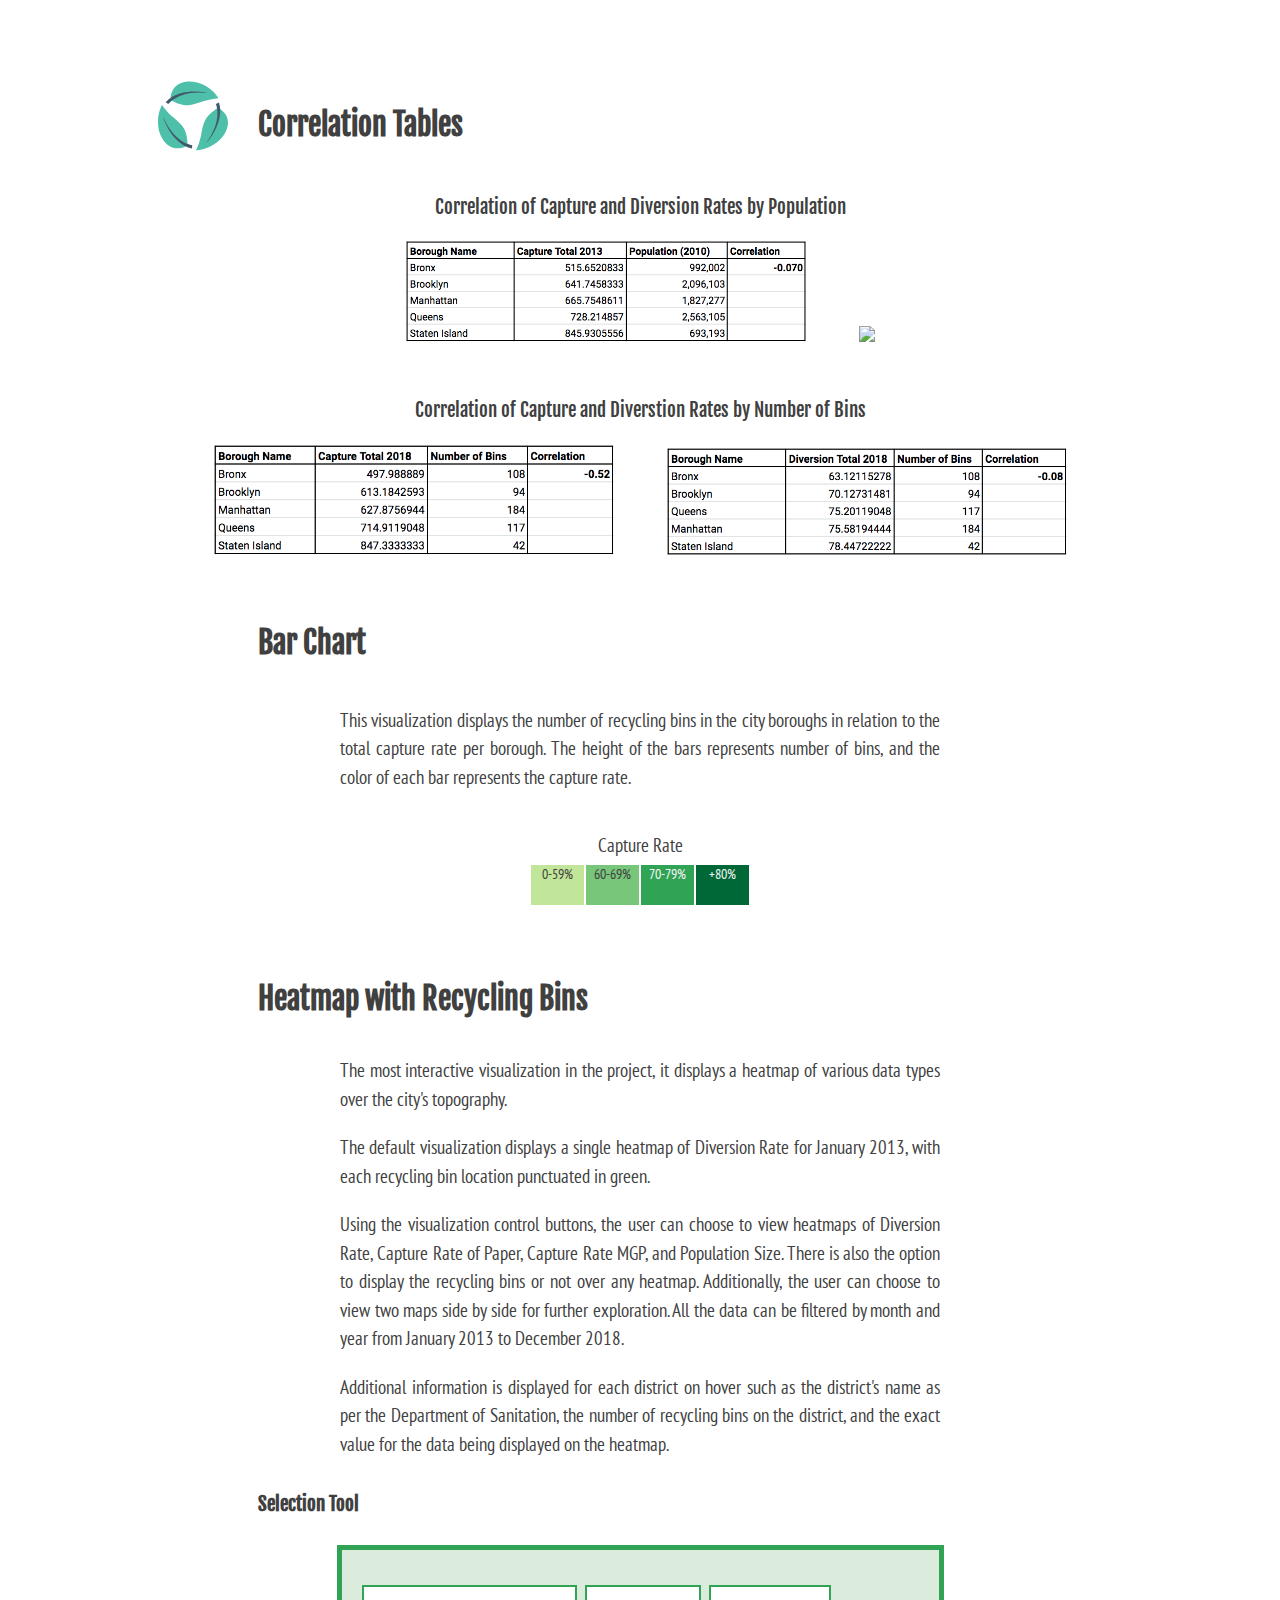
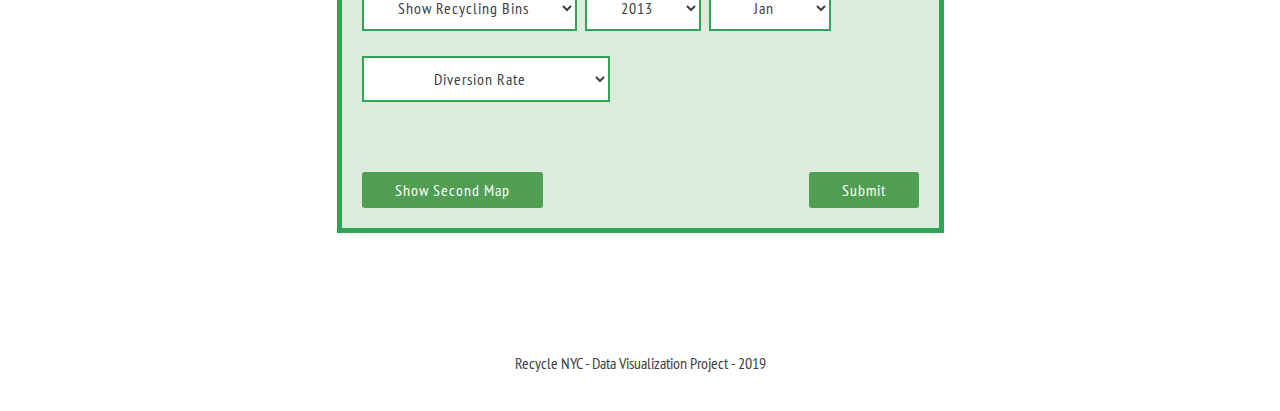
==== commit 45ae7ee3: "Fixed merge conflict" ====
--- a/index.html
+++ b/index.html
@@ -39,6 +39,12 @@
 <hr>
 <img class="icon bin" src="assets/leaf.svg">
 <h2>Correlation Tables</h2>
+<p class="correlationText">Correlation of Capture and Diversion Rates by Population</p>
+<img class="cTable" src="assets/CaptureByPop.png">
+<img class="cTable" src="assets/DiverByPop2013.png">
+<p class="correlationText">Correlation of Capture and Diverstion Rates by Number of Bins</p>
+<img class="cTable" src="assets/CaptureByBins.png">
+<img class="cTable" src="assets/DiverByBins.png">
 </div>
 
 <!-- the bar chart -->
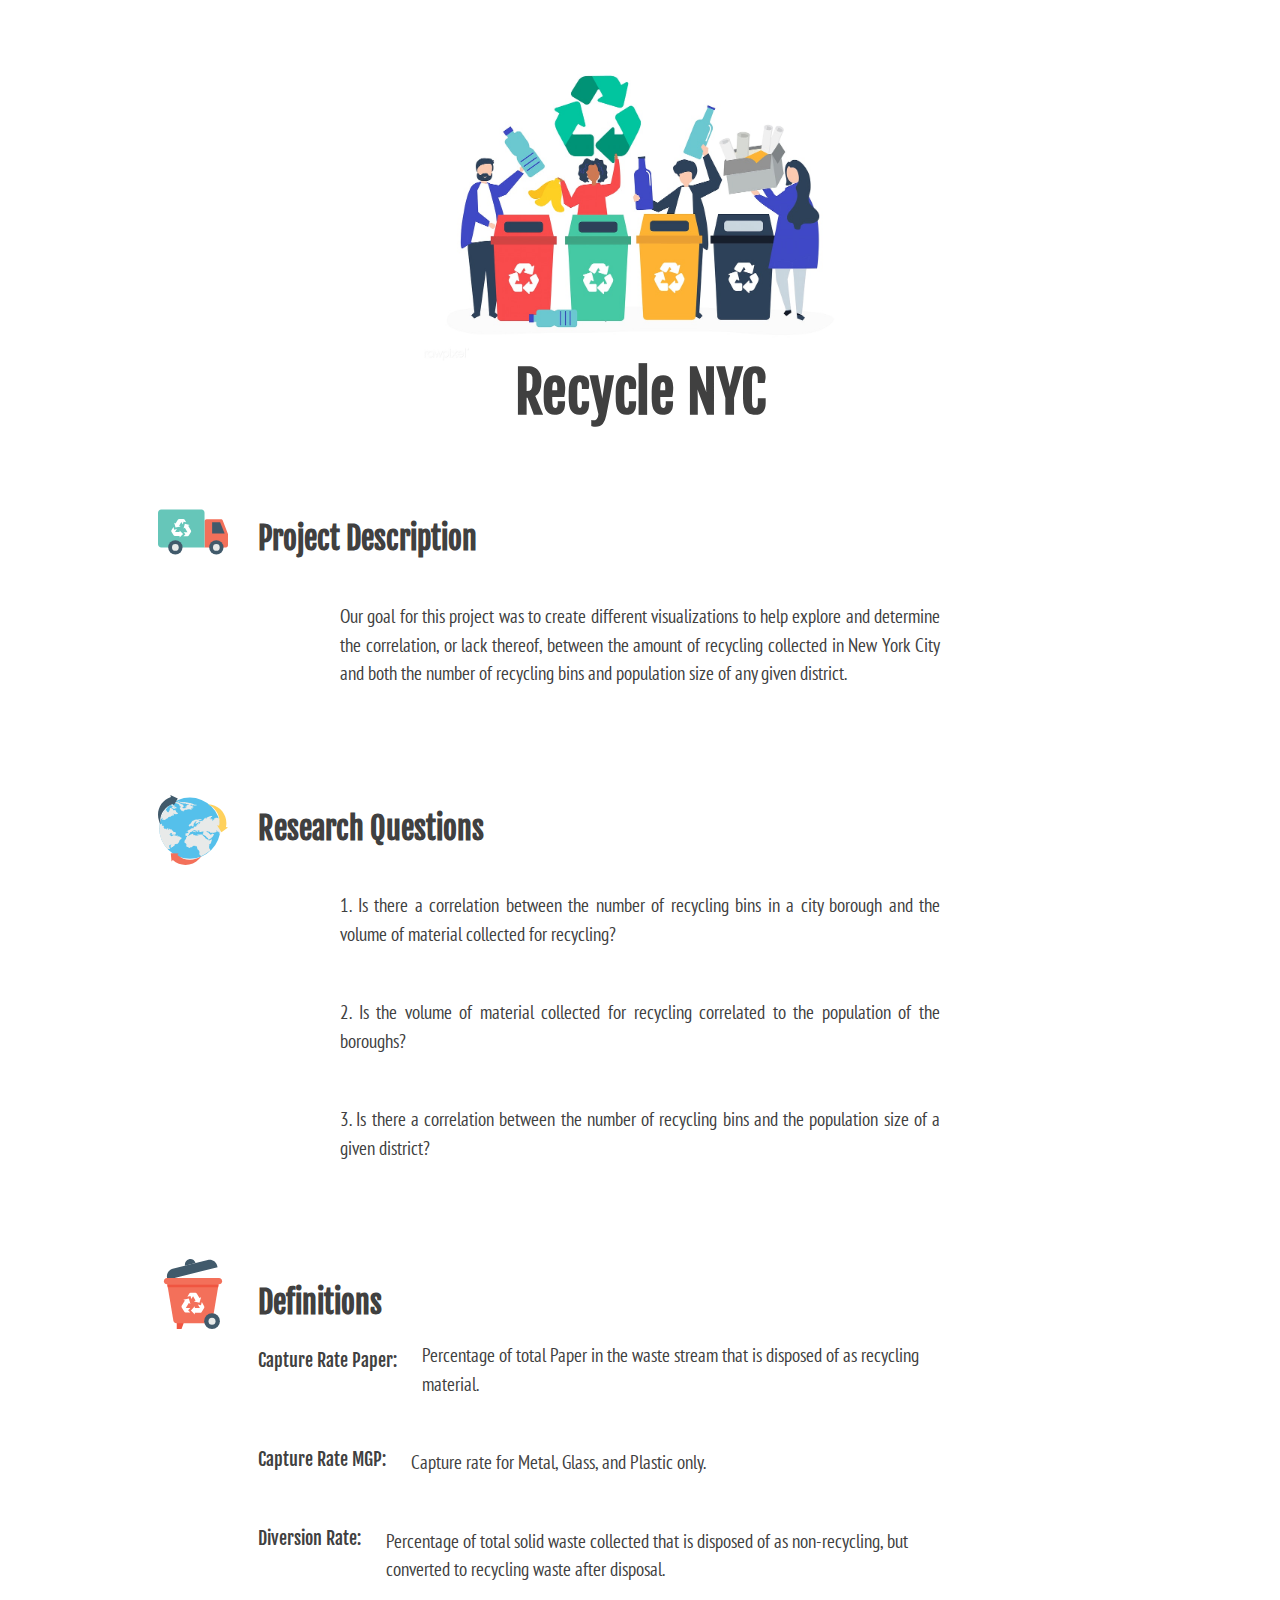
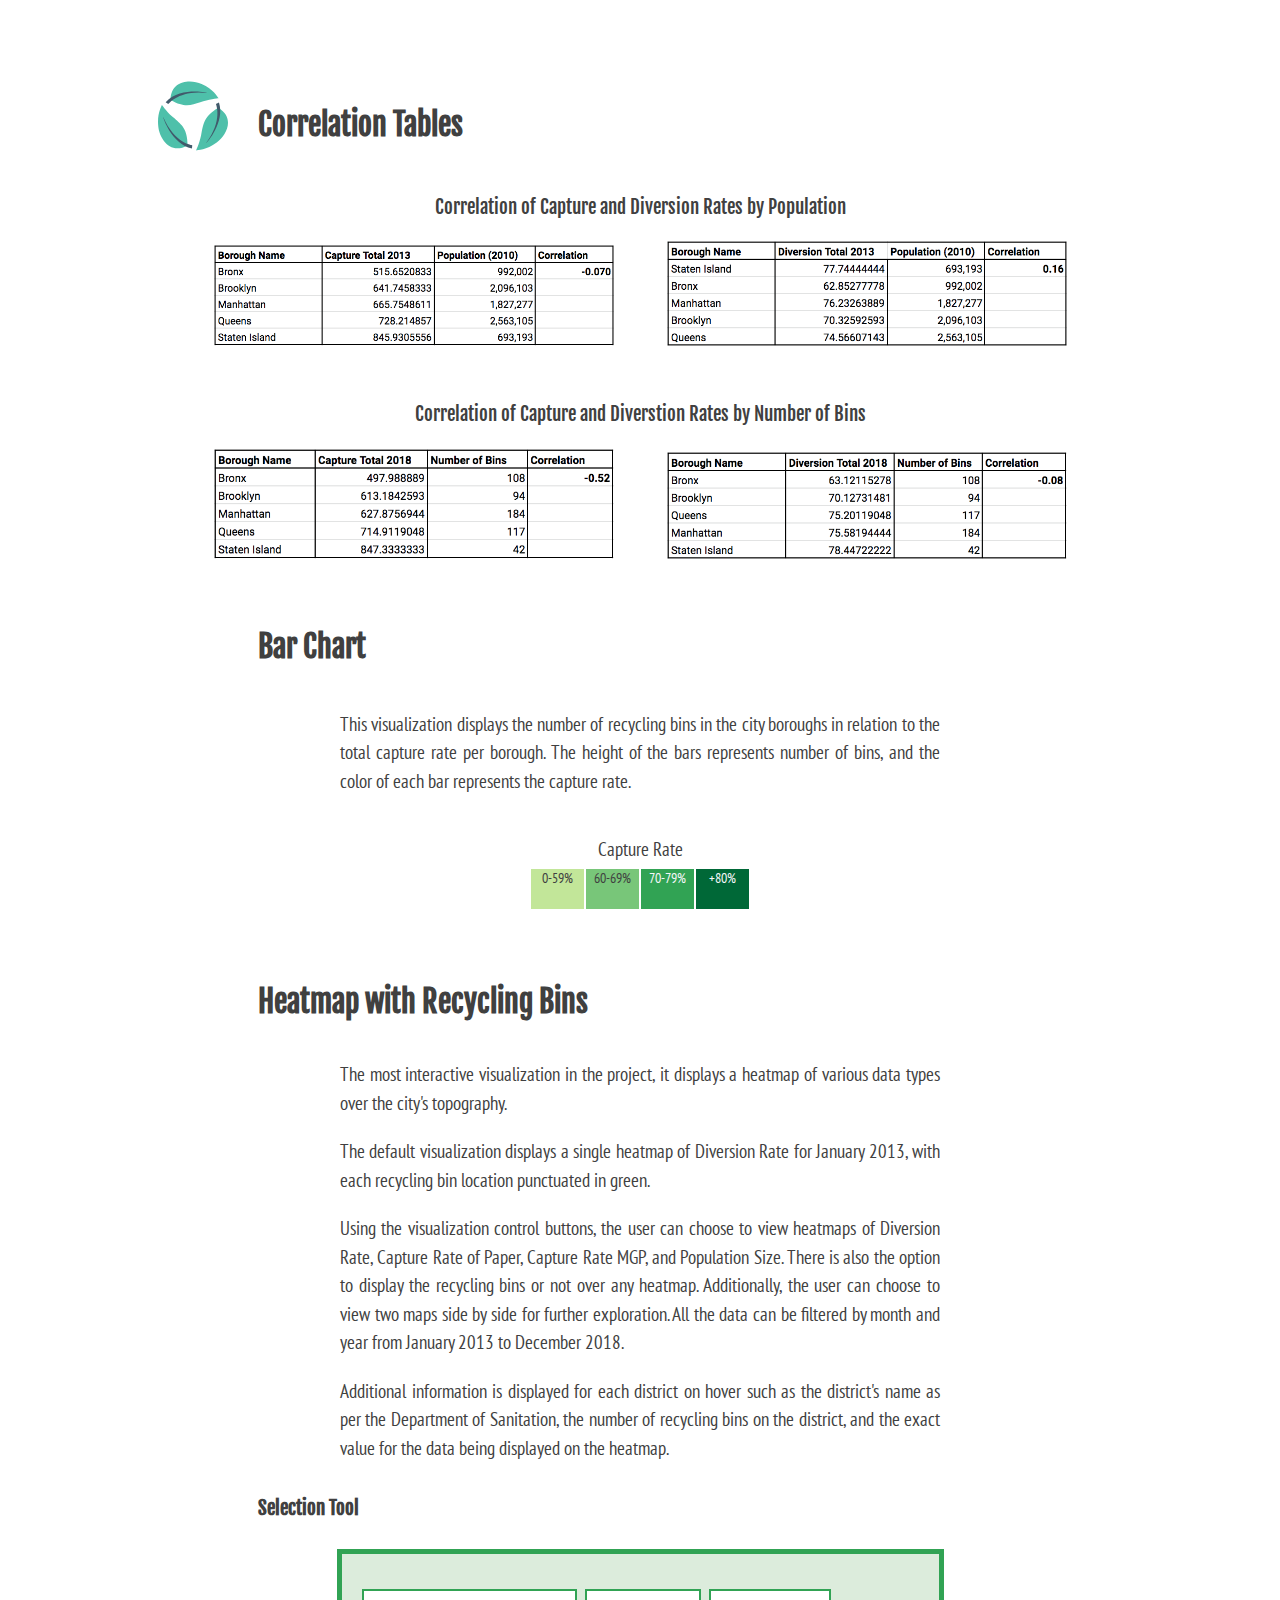
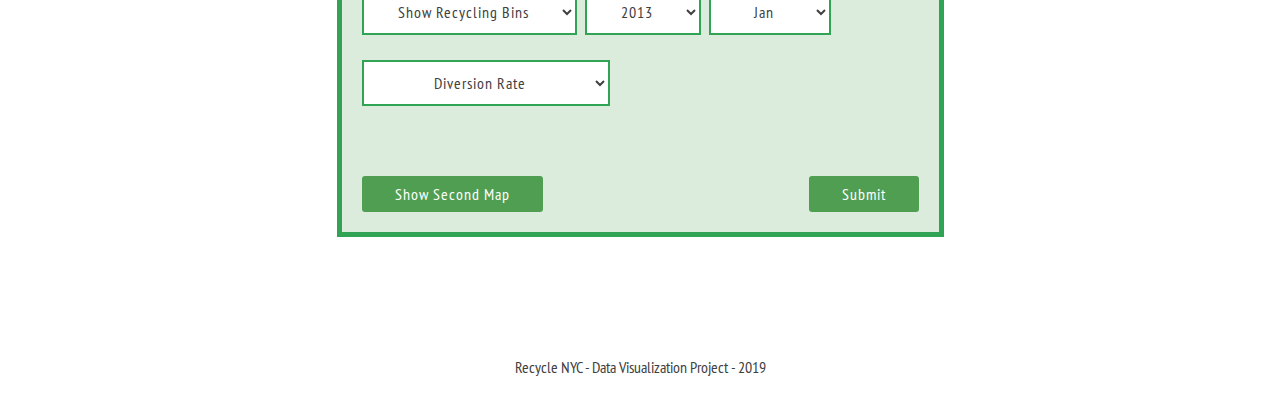
==== commit 04528380: "fixing typo" ====
--- a/index.html
+++ b/index.html
@@ -41,7 +41,7 @@
 <h2>Correlation Tables</h2>
 <p class="correlationText">Correlation of Capture and Diversion Rates by Population</p>
 <img class="cTable" src="assets/CaptureByPop.png">
-<img class="cTable" src="assets/DiverByPop2013.png">
+<img class="cTable" src="assets/diverByPop.png">
 <p class="correlationText">Correlation of Capture and Diverstion Rates by Number of Bins</p>
 <img class="cTable" src="assets/CaptureByBins.png">
 <img class="cTable" src="assets/DiverByBins.png">
